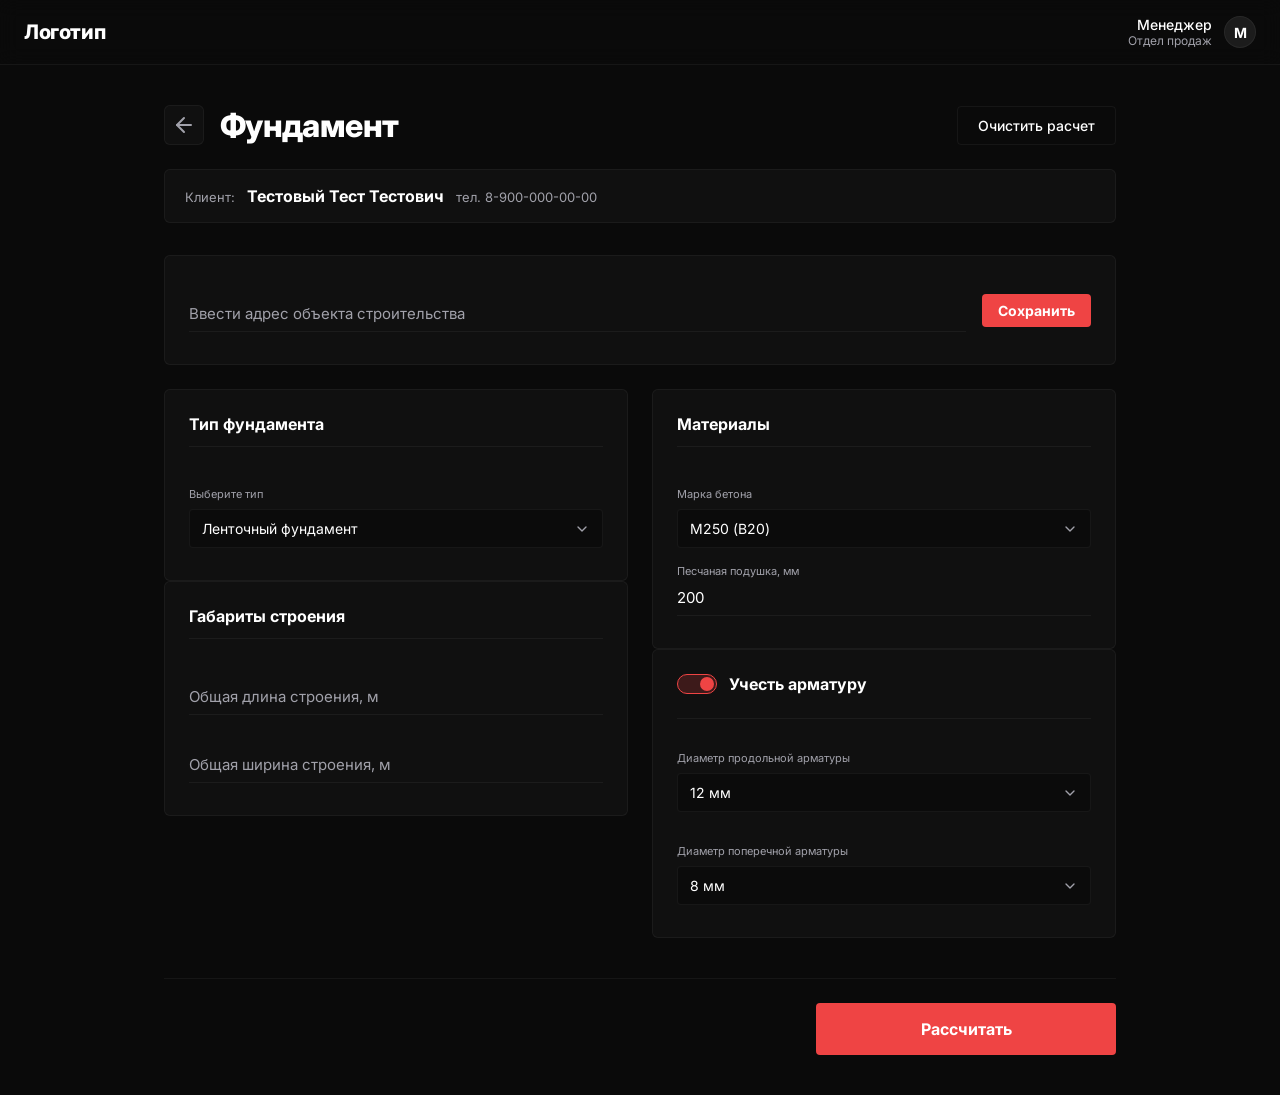
==== calc-foundation/index.html @ 5556619a "Добавлены калькуляторы фундамента и крыши, страница итоговой сметы и настроен роутинг между страница" ====
<!DOCTYPE html>
<html lang="ru">
<head>
    <meta charset="UTF-8">
    <meta name="viewport" content="width=device-width, initial-scale=1.0">
    <title>Расчет фундамента | Строительный калькулятор</title>
    <link rel="preconnect" href="https://fonts.googleapis.com">
    <link rel="preconnect" href="https://fonts.gstatic.com" crossorigin>
    <link href="https://fonts.googleapis.com/css2?family=Inter:wght@400;500;600;700;800&display=swap" rel="stylesheet">
    <link rel="stylesheet" href="style.css">
</head>
<body>
    <header class="navbar">
        <div class="navbar-container">
            <div class="logo">Логотип</div>
            <div class="user-profile">
                <div class="user-info-text">
                    <span class="user-name">Менеджер</span>
                    <span class="user-role">Отдел продаж</span>
                </div>
                <div class="avatar">М</div>
            </div>
        </div>
    </header>

    <main class="container">
        <header class="page-header">
            <div class="header-left">
                <a href="../client-card/index.html" class="btn-back" title="Вернуться в карточку клиента">
                    <svg width="24" height="24" viewBox="0 0 24 24" fill="none" stroke="currentColor" stroke-width="2" stroke-linecap="round" stroke-linejoin="round">
                        <line x1="19" y1="12" x2="5" y2="12"></line>
                        <polyline points="12 19 5 12 12 5"></polyline>
                    </svg>
                </a>
                <h1 class="page-title">Фундамент</h1>
            </div>
            <div class="header-actions">
                <button type="button" class="btn-secondary" id="clear-calc-btn">Очистить расчет</button>
            </div>
        </header>

        <div class="client-mini-card">
            <div class="client-details">
                <span class="label">Клиент:</span>
                <strong id="client-name">Тестовый Тест Тестович</strong>
                <span class="sub-text" id="client-phone">тел. 8-900-000-00-00</span>
            </div>
        </div>

        <form id="calc-foundation-form" class="calc-form" novalidate>
            <div class="form-section address-section">
                <div class="input-row">
                    <div class="input-group" style="flex: 1;">
                        <input type="text" id="object-address" placeholder=" " required>
                        <label for="object-address">Ввести адрес объекта строительства</label>
                    </div>
                    <button type="button" class="btn-primary btn-sm" id="save-address-btn">Сохранить</button>
                </div>
            </div>

            <div class="form-grid">
                <div class="form-column">
                    <div class="form-section">
                        <h3 class="section-title">Тип фундамента</h3>
                        <div class="input-group select-group">
                            <label class="static-label">Выберите тип</label>
                            <select id="foundation-type" class="custom-select">
                                <option value="strip">Ленточный фундамент</option>
                                <option value="pile">Свайный фундамент</option>
                            </select>
                        </div>
                    </div>

                    <div class="form-section" id="dimensions-section">
                        <h3 class="section-title">Габариты строения</h3>
                        <div class="input-group">
                            <input type="number" id="build-length" placeholder=" " min="2" max="100" step="0.1" required>
                            <label for="build-length">Общая длина строения, м</label>
                        </div>
                        <div class="input-group">
                            <input type="number" id="build-width" placeholder=" " min="2" max="100" step="0.1" required>
                            <label for="build-width">Общая ширина строения, м</label>
                        </div>
                        
                        <div id="strip-params" class="dynamic-param-block active">
                            <h4 class="subsection-title">Параметры ленты</h4>
                            <div class="input-group">
                                <input type="number" id="strip-total-length" placeholder=" " min="10" max="500" step="0.1">
                                <label for="strip-total-length">Общая длина ленты, м</label>
                            </div>
                            <div class="input-group">
                                <input type="number" id="strip-width" placeholder=" " min="200" max="1000" step="10">
                                <label for="strip-width">Ширина ленты, мм</label>
                            </div>
                            <div class="input-group">
                                <input type="number" id="strip-depth" placeholder=" " min="0.2" max="3" step="0.1">
                                <label for="strip-depth">Глубина заложения, м</label>
                            </div>
                            <div class="input-group">
                                <input type="number" id="strip-height" placeholder=" " min="0.1" max="2" step="0.1">
                                <label for="strip-height">Высота цоколя (над землей), м</label>
                            </div>
                        </div>

                        <div id="pile-params" class="dynamic-param-block" style="display: none;">
                            <h4 class="subsection-title">Параметры свай</h4>
                            <div class="input-group">
                                <input type="number" id="pile-count" placeholder=" " min="4" max="200" step="1">
                                <label for="pile-count">Количество свай, шт</label>
                            </div>
                            <div class="input-group">
                                <input type="number" id="pile-length" placeholder=" " min="1" max="10" step="0.5">
                                <label for="pile-length">Длина сваи, м</label>
                            </div>
                            <div class="input-group select-group">
                                <label class="static-label">Диаметр / Сечение сваи</label>
                                <select id="pile-diameter" class="custom-select">
                                    <option value="150">150 мм</option>
                                    <option value="200">200 мм</option>
                                    <option value="250">250 мм</option>
                                    <option value="300">300 мм</option>
                                </select>
                            </div>
                        </div>
                    </div>
                </div>

                <div class="form-column">
                    <div class="form-section">
                        <h3 class="section-title">Материалы</h3>
                        <div class="input-group select-group">
                            <label class="static-label">Марка бетона</label>
                            <select id="concrete-grade" class="custom-select">
                                <option value="m200">М200 (B15)</option>
                                <option value="m250" selected>М250 (B20)</option>
                                <option value="m300">М300 (B22.5)</option>
                                <option value="m350">М350 (B25)</option>
                            </select>
                        </div>
                        <div class="input-group">
                            <input type="number" id="sand-cushion" placeholder=" " min="0" max="500" step="10" value="200">
                            <label for="sand-cushion">Песчаная подушка, мм</label>
                        </div>
                    </div>

                    <div class="form-section">
                        <label class="toggle-switch-wrapper">
                            <input type="checkbox" id="toggle-rebar" class="toggle-input" checked>
                            <span class="toggle-slider"></span>
                            <h3 class="section-title toggle-title">Учесть арматуру</h3>
                        </label>
                        
                        <div class="collapsible-content active" id="rebar-content" style="display: flex;">
                            <div class="input-group select-group">
                                <label class="static-label">Диаметр продольной арматуры</label>
                                <select id="rebar-main" class="custom-select">
                                    <option value="10">10 мм</option>
                                    <option value="12" selected>12 мм</option>
                                    <option value="14">14 мм</option>
                                </select>
                            </div>
                            <div class="input-group select-group">
                                <label class="static-label">Диаметр поперечной арматуры</label>
                                <select id="rebar-cross" class="custom-select">
                                    <option value="6">6 мм</option>
                                    <option value="8" selected>8 мм</option>
                                </select>
                            </div>
                        </div>
                    </div>
                </div>
            </div>

            <div class="form-actions">
                <button type="submit" class="btn-primary btn-large">Рассчитать</button>
            </div>
        </form>
    </main>

    <script src="script.js"></script>
</body>
</html>
---- calc-foundation/style.css ----
:root {
    --bg-main: #0A0A0A;
    --surface-main: rgba(26, 26, 26, 0.4);
    --surface-hover: rgba(34, 34, 34, 0.8);
    --surface-modal: rgba(26, 26, 26, 0.95);
    --text-primary: #FFFFFF;
    --text-secondary: #A1A1AA;
    --accent: #EF4444;
    --accent-hover: #DC2626;
    --border-color: rgba(255, 255, 255, 0.05);
    --border-light: rgba(255, 255, 255, 0.1);
    --radius-sm: 4px;
    --radius-md: 6px;
    --transition: all 0.3s ease;
    --font-family: 'Inter', sans-serif;
}

* { margin: 0; padding: 0; box-sizing: border-box; }

body {
    background-color: var(--bg-main);
    color: var(--text-primary);
    font-family: var(--font-family);
    -webkit-font-smoothing: antialiased;
    min-height: 100vh;
}

/* Навигация (базовая) */
.navbar { background: rgba(10, 10, 10, 0.8); backdrop-filter: blur(10px); border-bottom: 1px solid var(--border-color); position: sticky; top: 0; z-index: 10; }
.navbar-container { max-width: 1400px; margin: 0 auto; padding: 16px 24px; display: flex; justify-content: space-between; align-items: center; }
.logo { font-weight: 800; font-size: 20px; letter-spacing: -0.02em; }
.user-profile { display: flex; align-items: center; gap: 12px; }
.user-info-text { display: flex; flex-direction: column; align-items: flex-end;}
.user-name { color: var(--text-primary); font-size: 14px; font-weight: 500;}
.user-role { color: var(--text-secondary); font-size: 12px; }
.avatar { width: 32px; height: 32px; background: var(--surface-hover); border: 1px solid var(--border-color); border-radius: 50%; display: flex; align-items: center; justify-content: center; font-weight: 700; font-size: 14px; }

/* Основной контент */
.container { max-width: 1000px; margin: 0 auto; padding: 40px 24px; }

.page-header { display: flex; justify-content: space-between; align-items: center; margin-bottom: 24px; }
.header-left { display: flex; align-items: center; gap: 16px; }
.header-actions { display: flex; gap: 12px; }
.btn-back { color: var(--text-secondary); display: flex; align-items: center; justify-content: center; width: 40px; height: 40px; border-radius: var(--radius-md); background: var(--surface-main); border: 1px solid var(--border-color); transition: var(--transition); }
.btn-back:hover { color: var(--text-primary); border-color: var(--border-light); background: var(--surface-hover); }
.page-title { font-size: 32px; font-weight: 800; letter-spacing: -0.02em; }

/* Кнопки */
.btn-primary { background-color: var(--accent); color: #FFFFFF; border: none; border-radius: var(--radius-sm); padding: 10px 20px; font-size: 14px; font-weight: 700; font-family: var(--font-family); cursor: pointer; transition: var(--transition); }
.btn-primary:hover { background-color: var(--accent-hover); box-shadow: 0 0 15px rgba(239, 68, 68, 0.3); }
.btn-secondary { background-color: transparent; color: var(--text-primary); border: 1px solid var(--border-color); border-radius: var(--radius-sm); padding: 10px 20px; font-size: 14px; font-weight: 500; font-family: var(--font-family); cursor: pointer; transition: var(--transition); display: flex; align-items: center; justify-content: center; text-decoration: none;}
.btn-secondary:hover { background-color: var(--surface-hover); }
.btn-sm { padding: 8px 16px; }
.btn-large { padding: 16px 32px; font-size: 16px; width: 100%; max-width: 300px; }

/* Карточка клиента (мини) */
.client-mini-card { background: var(--surface-main); border: 1px solid var(--border-color); border-radius: var(--radius-md); padding: 16px 20px; margin-bottom: 32px; display: flex; justify-content: space-between; align-items: center; }
.client-details { display: flex; align-items: baseline; gap: 12px; }
.client-details .label { color: var(--text-secondary); font-size: 13px; }
.client-details strong { color: var(--text-primary); font-size: 16px; }
.sub-text { color: var(--text-secondary); font-size: 13px; }

/* Стили Формы и Сетки */
.calc-form { display: flex; flex-direction: column; gap: 24px; }
.form-grid { display: grid; grid-template-columns: 1fr 1fr; gap: 24px; align-items: start; }
@media (max-width: 768px) { .form-grid { grid-template-columns: 1fr; } }

.form-section { background: var(--surface-main); border: 1px solid var(--border-color); border-radius: var(--radius-md); padding: 24px; display: flex; flex-direction: column; gap: 8px; }
.section-title { font-size: 16px; font-weight: 700; color: var(--text-primary); margin-bottom: 16px; border-bottom: 1px solid var(--border-color); padding-bottom: 12px; }
.subsection-title { font-size: 13px; font-weight: 600; color: var(--text-secondary); text-transform: uppercase; letter-spacing: 0.05em; margin-top: 16px; margin-bottom: 8px; }

.input-row { display: flex; gap: 16px; align-items: center; width: 100%; }

/* Поля ввода (Управление через классы JS) */
.input-group { 
    position: relative; 
    width: 100%; 
    margin-top: 16px; 
    margin-bottom: 8px; 
}
.input-group input { 
    width: 100%; 
    background: transparent; 
    border: none; 
    border-bottom: 1px solid var(--border-color); 
    padding: 8px 0; 
    color: var(--text-primary); 
    font-size: 15px; 
    font-family: var(--font-family); 
    transition: var(--transition); 
    outline: none; 
}

/* Базовое состояние лейбла для INPUT (исключаем select) */
.input-group label:not(.static-label) { 
    position: absolute; 
    left: 0; 
    top: 8px; 
    color: var(--text-secondary); 
    font-size: 15px; 
    pointer-events: none; 
    transition: var(--transition); 
}

/* Поднятое состояние лейбла через классы из JS */
.input-group.is-focused label:not(.static-label), 
.input-group.has-value label:not(.static-label) { 
    top: -16px; 
    font-size: 11px; 
}

.input-group.is-focused label:not(.static-label) {
    color: var(--accent); 
}

.input-group.is-focused input { 
    border-bottom-color: var(--accent); 
}

/* Селекты */
.select-group { margin-top: 16px; }
.static-label { 
    display: block; 
    font-size: 11px; 
    color: var(--text-secondary); 
    margin-bottom: 8px; 
    position: relative;
    pointer-events: auto; 
}
.custom-select { 
    width: 100%; 
    background: rgba(0, 0, 0, 0.3); 
    color: var(--text-primary); 
    border: 1px solid var(--border-color); 
    border-radius: var(--radius-sm); 
    padding: 10px 12px; 
    font-family: var(--font-family); 
    font-size: 14px; 
    outline: none; 
    appearance: none; 
    background-image: url("data:image/svg+xml;charset=UTF-8,%3csvg xmlns='http://www.w3.org/2000/svg' viewBox='0 0 24 24' fill='none' stroke='%23A1A1AA' stroke-width='2' stroke-linecap='round' stroke-linejoin='round'%3e%3cpolyline points='6 9 12 15 18 9'%3e%3c/polyline%3e%3c/svg%3e"); 
    background-repeat: no-repeat; 
    background-position: right 12px center; 
    background-size: 16px; 
    cursor: pointer; 
    transition: var(--transition); 
}
.custom-select:focus { border-color: var(--accent); }
.custom-select option { background: var(--bg-main); color: var(--text-primary); }

/* Toggle Switch (Переключатели) */
.toggle-switch-wrapper { display: flex; align-items: center; cursor: pointer; gap: 12px; margin-bottom: 8px; }
.toggle-title { border-bottom: none; margin-bottom: 0; padding-bottom: 0; }
.toggle-input { display: none; }
.toggle-slider { position: relative; width: 40px; height: 20px; background-color: var(--surface-hover); border-radius: 20px; transition: var(--transition); border: 1px solid var(--border-color); }
.toggle-slider::before { content: ""; position: absolute; height: 14px; width: 14px; left: 2px; bottom: 2px; background-color: var(--text-secondary); border-radius: 50%; transition: var(--transition); }
.toggle-input:checked + .toggle-slider { background-color: rgba(239, 68, 68, 0.2); border-color: var(--accent); }
.toggle-input:checked + .toggle-slider::before { transform: translateX(20px); background-color: var(--accent); }

/* Раскрывающиеся блоки */
.collapsible-content, .dynamic-param-block { display: none; flex-direction: column; gap: 8px; animation: fadeIn 0.3s ease; }
.collapsible-content { border-top: 1px solid var(--border-color); padding-top: 16px; margin-top: 8px; }

@keyframes fadeIn { from { opacity: 0; transform: translateY(-10px); } to { opacity: 1; transform: translateY(0); } }

/* Подвал формы */
.form-actions { display: flex; justify-content: flex-end; padding-top: 24px; border-top: 1px solid var(--border-color); margin-top: 16px; }
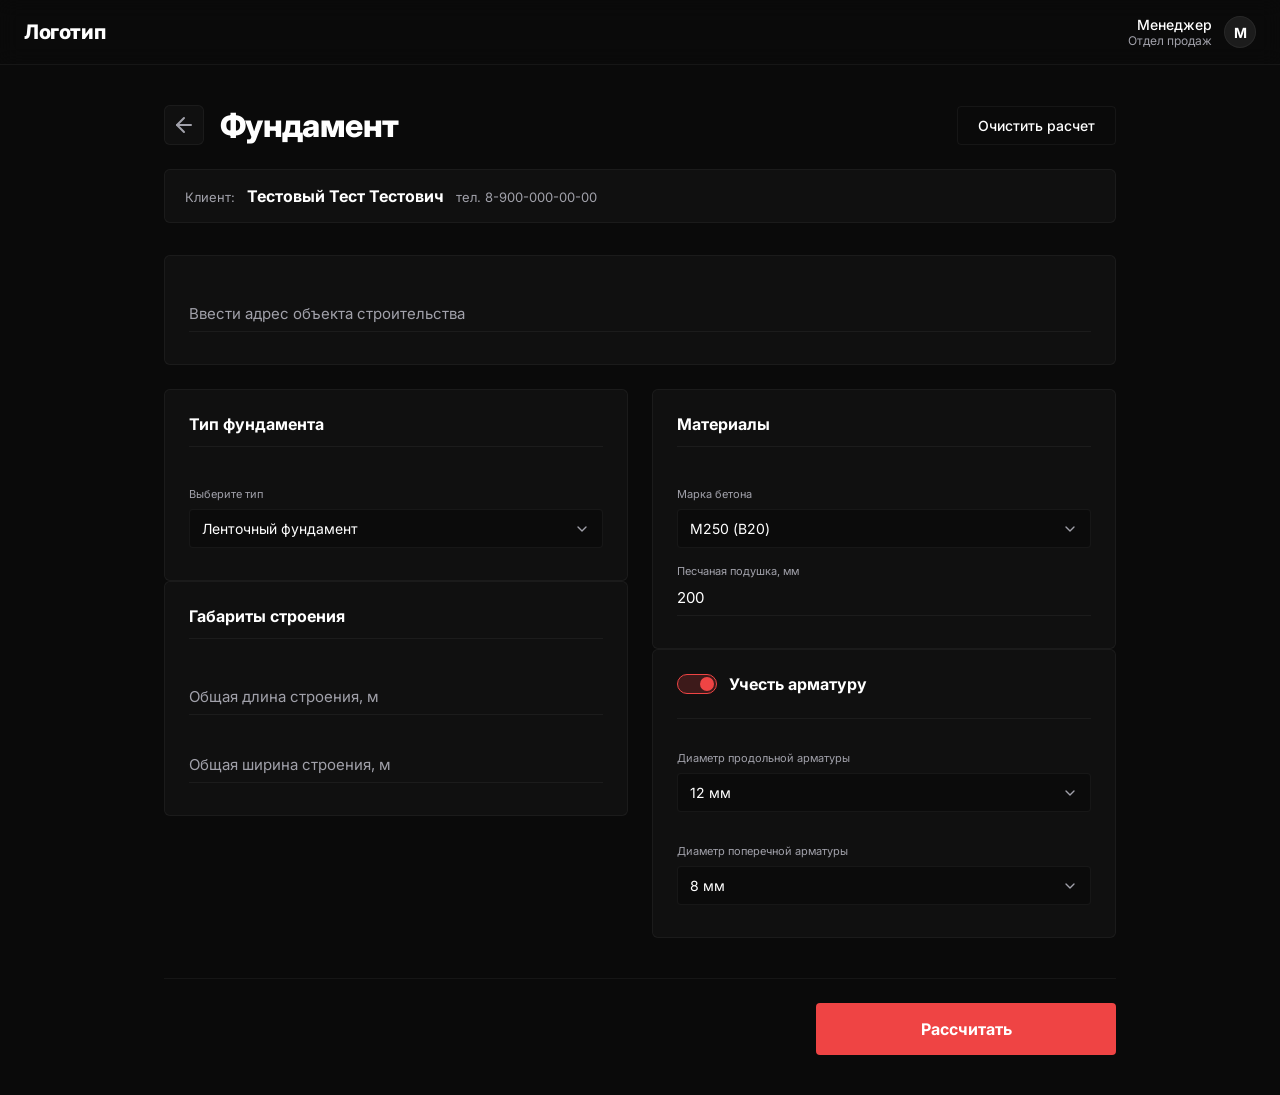
==== commit 054aa14f: "Внесены правки, согласно багрепортам. Начата работа с введением лого на страницу и во вкладке, НО НЕ" ====
--- a/calc-foundation/index.html
+++ b/calc-foundation/index.html
@@ -26,7 +26,7 @@
     <main class="container">
         <header class="page-header">
             <div class="header-left">
-                <a href="../client-card/index.html" class="btn-back" title="Вернуться в карточку клиента">
+                <a href="../client-card/index.html" class="btn-back" title="Вернуться назад">
                     <svg width="24" height="24" viewBox="0 0 24 24" fill="none" stroke="currentColor" stroke-width="2" stroke-linecap="round" stroke-linejoin="round">
                         <line x1="19" y1="12" x2="5" y2="12"></line>
                         <polyline points="12 19 5 12 12 5"></polyline>
@@ -49,12 +49,9 @@
 
         <form id="calc-foundation-form" class="calc-form" novalidate>
             <div class="form-section address-section">
-                <div class="input-row">
-                    <div class="input-group" style="flex: 1;">
-                        <input type="text" id="object-address" placeholder=" " required>
-                        <label for="object-address">Ввести адрес объекта строительства</label>
-                    </div>
-                    <button type="button" class="btn-primary btn-sm" id="save-address-btn">Сохранить</button>
+                <div class="input-group">
+                    <input type="text" id="object-address" placeholder=" " required>
+                    <label for="object-address">Ввести адрес объекта строительства</label>
                 </div>
             </div>
 
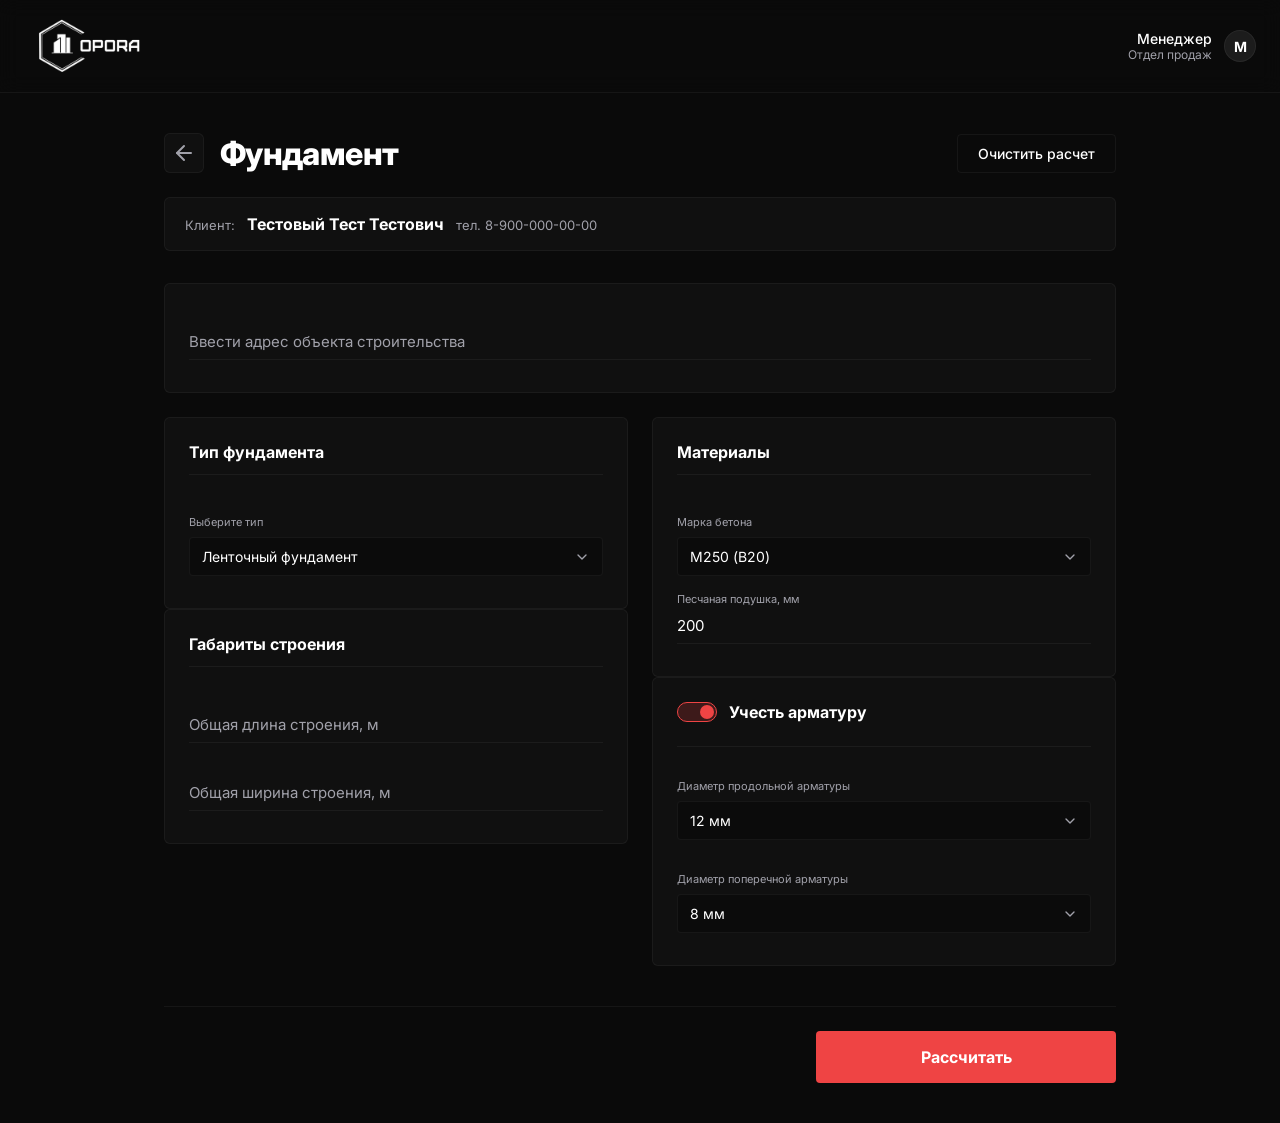
==== commit 675b1bc2: "Завершена работа с интеграцией логотипа на странице и во вкладке" ====
--- a/calc-foundation/index.html
+++ b/calc-foundation/index.html
@@ -4,6 +4,8 @@
     <meta charset="UTF-8">
     <meta name="viewport" content="width=device-width, initial-scale=1.0">
     <title>Расчет фундамента | Строительный калькулятор</title>
+    <link rel="icon" href="../pic/view.png" type="image/png">
+    
     <link rel="preconnect" href="https://fonts.googleapis.com">
     <link rel="preconnect" href="https://fonts.gstatic.com" crossorigin>
     <link href="https://fonts.googleapis.com/css2?family=Inter:wght@400;500;600;700;800&display=swap" rel="stylesheet">
@@ -12,7 +14,9 @@
 <body>
     <header class="navbar">
         <div class="navbar-container">
-            <div class="logo">Логотип</div>
+            <div class="logo">
+                <img src="../pic/logo.png" alt="Строительный калькулятор" class="logo-image">
+            </div>
             <div class="user-profile">
                 <div class="user-info-text">
                     <span class="user-name">Менеджер</span>
--- a/calc-foundation/style.css
+++ b/calc-foundation/style.css
@@ -28,7 +28,20 @@
 /* Навигация (базовая) */
 .navbar { background: rgba(10, 10, 10, 0.8); backdrop-filter: blur(10px); border-bottom: 1px solid var(--border-color); position: sticky; top: 0; z-index: 10; }
 .navbar-container { max-width: 1400px; margin: 0 auto; padding: 16px 24px; display: flex; justify-content: space-between; align-items: center; }
-.logo { font-weight: 800; font-size: 20px; letter-spacing: -0.02em; }
+
+.logo { 
+    display: flex;
+    align-items: center;
+    font-weight: 800; 
+    font-size: 20px; 
+    letter-spacing: -0.02em; 
+}
+.logo-image {
+    height: 60px;
+    width: auto;
+    display: block;
+}
+
 .user-profile { display: flex; align-items: center; gap: 12px; }
 .user-info-text { display: flex; flex-direction: column; align-items: flex-end;}
 .user-name { color: var(--text-primary); font-size: 14px; font-weight: 500;}
@@ -41,8 +54,23 @@
 .page-header { display: flex; justify-content: space-between; align-items: center; margin-bottom: 24px; }
 .header-left { display: flex; align-items: center; gap: 16px; }
 .header-actions { display: flex; gap: 12px; }
-.btn-back { color: var(--text-secondary); display: flex; align-items: center; justify-content: center; width: 40px; height: 40px; border-radius: var(--radius-md); background: var(--surface-main); border: 1px solid var(--border-color); transition: var(--transition); }
+
+.btn-back { 
+    color: var(--text-secondary); 
+    display: flex; 
+    align-items: center; 
+    justify-content: center; 
+    width: 40px; 
+    height: 40px; 
+    border-radius: var(--radius-md); 
+    background: var(--surface-main); 
+    border: 1px solid var(--border-color); 
+    transition: var(--transition); 
+    flex-shrink: 0;
+    text-decoration: none;
+}
 .btn-back:hover { color: var(--text-primary); border-color: var(--border-light); background: var(--surface-hover); }
+
 .page-title { font-size: 32px; font-weight: 800; letter-spacing: -0.02em; }
 
 /* Кнопки */
